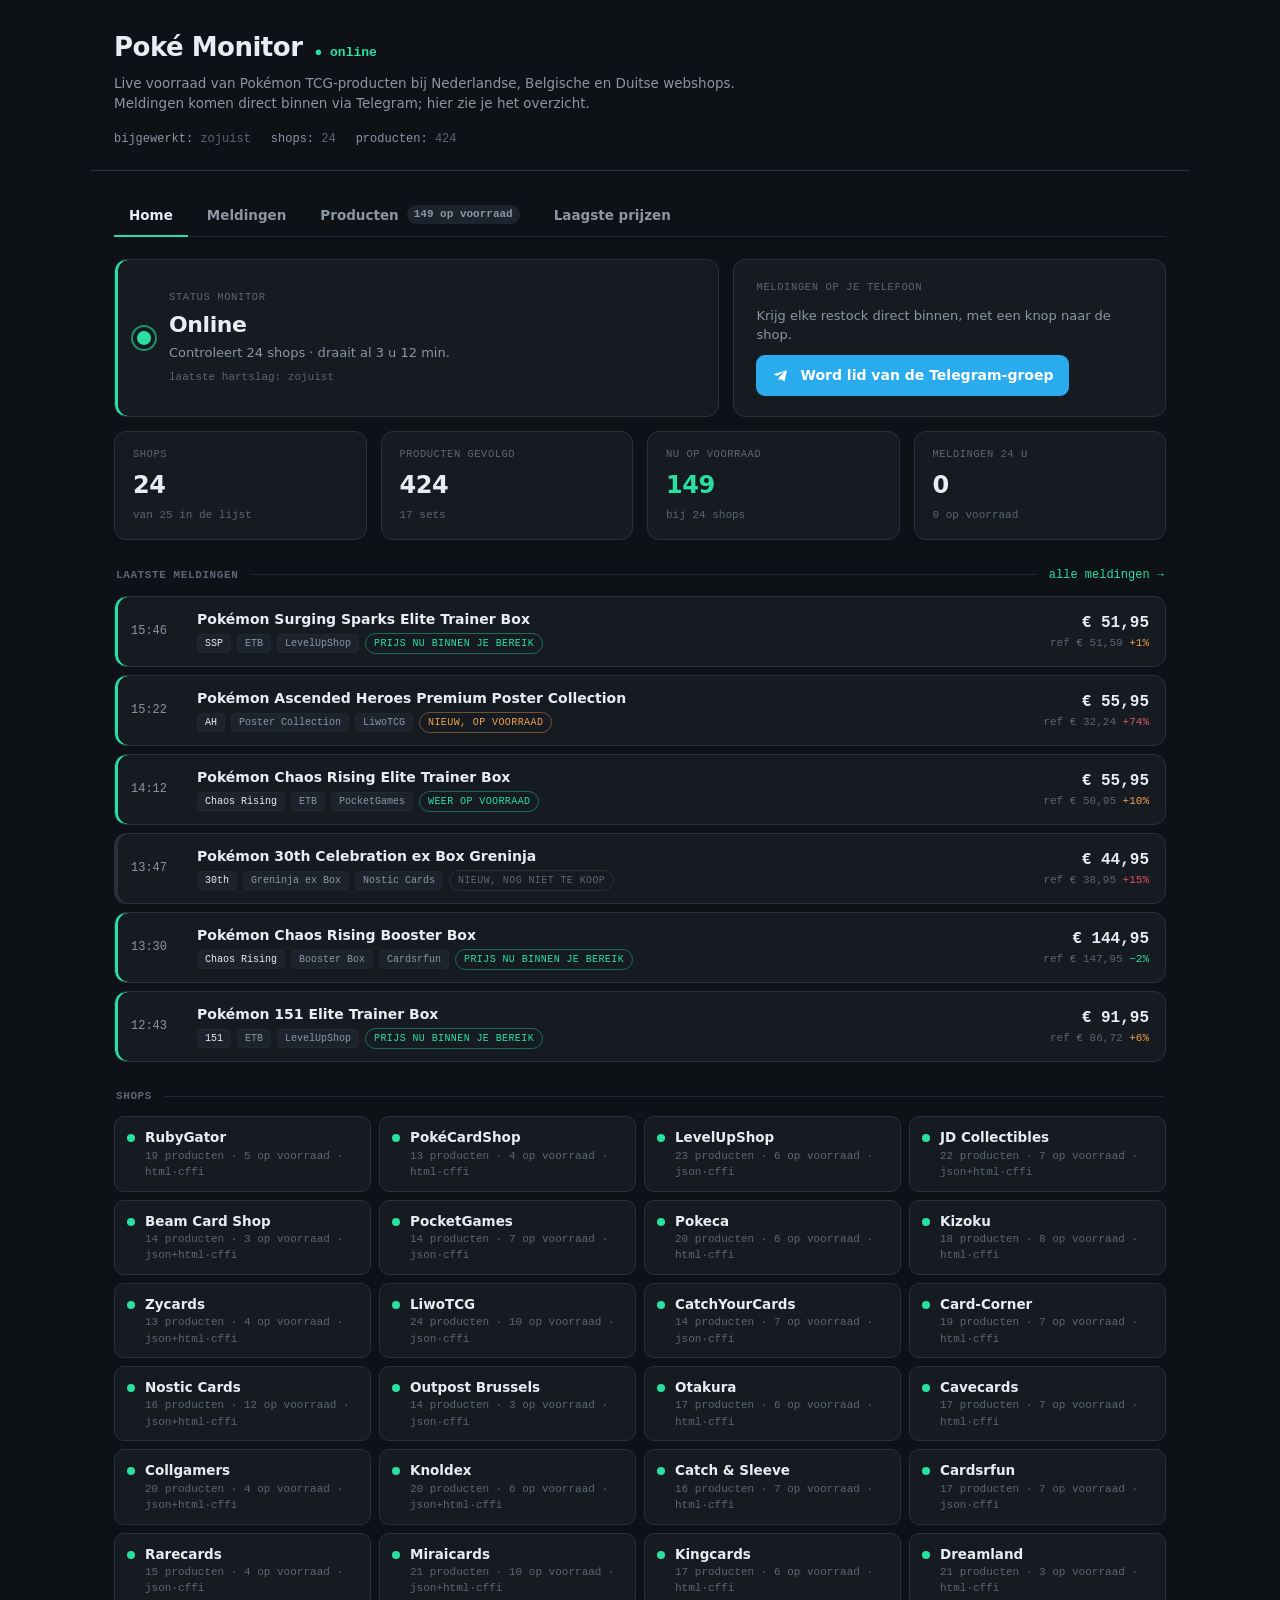
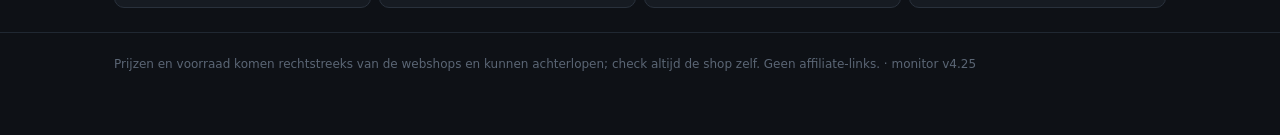
==== index.html @ bd8e5dc1 "Add files via upload" ====
<!DOCTYPE html>
<html lang="nl">
<head>
<meta charset="UTF-8">
<meta name="viewport" content="width=device-width, initial-scale=1.0">
<title>Poké Monitor</title>
<meta name="description" content="Live voorraad van Pokémon TCG-producten bij NL/BE/DE-webshops.">
<link rel="icon" href="data:image/svg+xml,%3Csvg xmlns='http://www.w3.org/2000/svg' viewBox='0 0 32 32'%3E%3Ccircle cx='16' cy='16' r='14' fill='%23161b22' stroke='%2329e0a0' stroke-width='3'/%3E%3Cpath d='M2 16h28' stroke='%2329e0a0' stroke-width='3'/%3E%3Ccircle cx='16' cy='16' r='4.5' fill='%230e1116' stroke='%2329e0a0' stroke-width='3'/%3E%3C/svg%3E">
<link rel="stylesheet" href="assets/style.css">
</head>
<body>
  <header>
    <div class="brand">
      <h1>Poké Monitor</h1>
      <span class="sub" id="brand-status">● laden…</span>
    </div>
    <p class="tagline">Live voorraad van Pokémon TCG-producten bij Nederlandse, Belgische en Duitse webshops.
      Meldingen komen direct binnen via Telegram; hier zie je het overzicht.</p>
    <div class="meta-row">
      <span><b>bijgewerkt:</b> <span id="meta-updated">—</span></span>
      <span><b>shops:</b> <span id="meta-shops">—</span></span>
      <span><b>producten:</b> <span id="meta-products">—</span></span>
    </div>
  </header>

  <main>
    <nav class="tabs" id="tabs">
      <a class="tab" href="#home" data-tab="home">Home</a>
      <a class="tab" href="#meldingen" data-tab="meldingen">Meldingen <span class="cnt" id="cnt-alerts"></span></a>
      <a class="tab" href="#producten" data-tab="producten">Producten <span class="cnt" id="cnt-products"></span></a>
      <a class="tab" href="#historie" data-tab="historie">Laagste prijzen</a>
    </nav>

    <section id="view-home" class="view" hidden></section>
    <section id="view-meldingen" class="view" hidden></section>
    <section id="view-producten" class="view" hidden></section>
    <section id="view-historie" class="view" hidden></section>
  </main>

  <footer>
    <p>Prijzen en voorraad komen rechtstreeks van de webshops en kunnen achterlopen; check altijd de shop zelf.
      Geen affiliate-links. <span id="foot-version"></span></p>
  </footer>

  <script src="assets/config.js"></script>
  <script src="assets/app.js"></script>
</body>
</html>
---- assets/style.css ----
/* Poké Monitor — zelfde huisstijl als John's Ballie Bets */
:root {
  --bg:#0e1116; --panel:#161b22; --panel-2:#1c232d; --line:#29313c; --line-soft:#202832;
  --ink:#e6edf3; --ink-dim:#8b96a5; --ink-faint:#5b6675;
  --signal:#29e0a0; --warn:#f0a24b; --neg:#e0556b; --tg:#2aabee;
  --mono:'SF Mono','JetBrains Mono','Fira Code',ui-monospace,Menlo,monospace;
  --sans:'Inter',-apple-system,BlinkMacSystemFont,'Segoe UI',system-ui,sans-serif;
}
* { box-sizing:border-box; margin:0; padding:0; }
[hidden] { display:none !important; }
body { background:var(--bg); color:var(--ink); font-family:var(--sans); -webkit-font-smoothing:antialiased;
       line-height:1.5; padding-bottom:40px; }
a { color:inherit; }

header { border-bottom:1px solid var(--line); padding:28px 24px 22px; max-width:1100px; margin:0 auto; }
.brand { display:flex; align-items:baseline; gap:12px; flex-wrap:wrap; }
.brand h1 { font-size:26px; font-weight:800; letter-spacing:-0.5px; }
.brand .sub { font-family:var(--mono); font-size:13px; font-weight:600; color:var(--ink-faint); }
.brand .sub.on { color:var(--signal); } .brand .sub.paused { color:var(--warn); } .brand .sub.off { color:var(--neg); }
.tagline { color:var(--ink-dim); font-size:13.5px; margin-top:6px; max-width:640px; }
.meta-row { display:flex; gap:20px; margin-top:16px; flex-wrap:wrap; font-family:var(--mono); font-size:12px; color:var(--ink-faint); }
.meta-row b { color:var(--ink-dim); font-weight:500; }

main { max-width:1100px; margin:0 auto; padding:24px; }
footer { border-top:1px solid var(--line-soft); padding:22px 24px; }
footer p { max-width:1052px; margin:0 auto; font-size:12px; color:var(--ink-faint); }

/* tabbladen */
nav.tabs { display:flex; gap:4px; flex-wrap:wrap; border-bottom:1px solid var(--line-soft); margin-bottom:22px; }
.tab { color:var(--ink-dim); text-decoration:none; font-size:13.5px; font-weight:600; padding:10px 15px;
       border-bottom:2px solid transparent; display:flex; align-items:center; gap:8px; margin-bottom:-1px; }
.tab:hover { color:var(--ink); }
.tab.active { color:var(--ink); border-bottom-color:var(--signal); }
.tab .cnt { font-family:var(--mono); font-size:11px; background:var(--panel-2); color:var(--ink-dim); padding:1px 7px; border-radius:10px; }
.tab .cnt:empty { display:none; }
.tab.active .cnt { background:var(--signal); color:#06231a; }

/* kaarten en tegels */
.panel { background:var(--panel); border:1px solid var(--line); border-radius:12px; }
.grid2 { display:grid; grid-template-columns:1.4fr 1fr; gap:14px; margin-bottom:14px; }
@media (max-width:760px) { .grid2 { grid-template-columns:1fr; } }

.status-card { padding:20px 22px; display:flex; gap:18px; align-items:center; box-shadow:inset 3px 0 0 var(--line); }
.status-card.on { box-shadow:inset 3px 0 0 var(--signal); }
.status-card.paused { box-shadow:inset 3px 0 0 var(--warn); }
.status-card.off { box-shadow:inset 3px 0 0 var(--neg); }
.pulse { width:14px; height:14px; border-radius:50%; background:var(--ink-faint); flex:none; position:relative; }
.on .pulse { background:var(--signal); }
.on .pulse::after { content:""; position:absolute; inset:-6px; border-radius:50%; border:2px solid var(--signal);
                    opacity:.6; animation:ping 2s ease-out infinite; }
.paused .pulse { background:var(--warn); } .off .pulse { background:var(--neg); }
@keyframes ping { from { transform:scale(.6); opacity:.7; } to { transform:scale(1.5); opacity:0; } }
@media (prefers-reduced-motion:reduce) { .on .pulse::after { animation:none; } }
.status-card .kicker { font-family:var(--mono); font-size:10.5px; letter-spacing:.6px; text-transform:uppercase; color:var(--ink-faint); }
.status-card h2 { font-size:22px; font-weight:800; letter-spacing:-.4px; margin-top:2px; }
.status-card p { color:var(--ink-dim); font-size:13px; margin-top:2px; }

.tg-card { padding:20px 22px; display:flex; flex-direction:column; justify-content:center; gap:10px; }
.tg-card .kicker { font-family:var(--mono); font-size:10.5px; letter-spacing:.6px; text-transform:uppercase; color:var(--ink-faint); }
.tg-card p { color:var(--ink-dim); font-size:13px; }
.btn-tg { display:inline-flex; align-items:center; gap:10px; align-self:flex-start; background:var(--tg); color:#fff;
          text-decoration:none; font-weight:700; font-size:14px; padding:10px 16px; border-radius:9px; }
.btn-tg:hover { filter:brightness(1.08); }
.btn-tg svg { width:18px; height:18px; }

.summary-bar { display:flex; gap:14px; margin-bottom:24px; flex-wrap:wrap; }
.stat { background:var(--panel); border:1px solid var(--line); border-radius:12px; padding:15px 18px; flex:1; min-width:150px; }
.stat .label { font-family:var(--mono); font-size:10.5px; letter-spacing:.5px; text-transform:uppercase; color:var(--ink-faint); }
.stat .value { font-size:24px; font-weight:800; margin-top:5px; font-variant-numeric:tabular-nums; letter-spacing:-.5px; }
.stat .value.mint { color:var(--signal); }
.stat .sub { font-family:var(--mono); font-size:11px; color:var(--ink-faint); margin-top:4px; }

.section-head { display:flex; align-items:center; gap:12px; margin:26px 2px 12px; }
.section-head h3 { font-family:var(--mono); font-size:11px; letter-spacing:.6px; text-transform:uppercase; color:var(--ink-faint); font-weight:600; white-space:nowrap; }
.section-head .rule { flex:1; height:1px; background:var(--line-soft); }
.section-head a { font-family:var(--mono); font-size:12px; color:var(--signal); text-decoration:none; white-space:nowrap; }

/* shops op de homepage */
.shops { display:grid; grid-template-columns:repeat(auto-fill,minmax(210px,1fr)); gap:8px; }
.shop { background:var(--panel); border:1px solid var(--line); border-radius:10px; padding:10px 12px; display:flex; gap:10px; align-items:flex-start; }
.shop .dot { width:8px; height:8px; border-radius:50%; margin-top:7px; background:var(--signal); flex:none; }
.shop.warn .dot { background:var(--warn); } .shop.off .dot { background:var(--ink-faint); }
.shop .nm { font-weight:600; font-size:13.5px; }
.shop .st { font-family:var(--mono); font-size:11px; color:var(--ink-faint); }

/* meldingen */
.day-sep { display:flex; align-items:center; gap:12px; margin:22px 2px 10px; }
.day-sep:first-child { margin-top:4px; }
.day-sep .dag { font-family:var(--mono); font-size:10.5px; letter-spacing:.6px; text-transform:uppercase; color:var(--ink-faint); white-space:nowrap; }
.day-sep .rule { flex:1; height:1px; background:var(--line-soft); }
.day-sep .n { font-family:var(--mono); font-size:11px; color:var(--ink-dim); }
.alert { background:var(--panel); border:1px solid var(--line); border-radius:12px; margin-bottom:8px; padding:12px 16px;
         display:grid; grid-template-columns:52px 1fr auto; gap:4px 14px; align-items:center; box-shadow:inset 3px 0 0 var(--line); }
.alert.stock { box-shadow:inset 3px 0 0 var(--signal); }
.alert .time { font-family:var(--mono); font-size:12px; color:var(--ink-dim); }
.alert .what { min-width:0; }
.alert .what .t { font-weight:650; font-size:14px; overflow:hidden; text-overflow:ellipsis; }
.alert .what .t a { text-decoration:none; } .alert .what .t a:hover { color:var(--signal); }
.alert .what .m { display:flex; gap:6px; flex-wrap:wrap; margin-top:3px; align-items:center; }
.alert .price { text-align:right; font-family:var(--mono); }
.alert .price .amt { font-size:16px; font-weight:700; }
.alert .price .ref { font-size:11px; color:var(--ink-faint); display:block; }
@media (max-width:560px) { .alert { grid-template-columns:1fr auto; } .alert .time { grid-column:1 / -1; } }

/* badges */
.badge { font-family:var(--mono); font-size:10px; color:var(--ink-dim); background:var(--panel-2); border:1px solid var(--line-soft);
         padding:1px 7px; border-radius:4px; white-space:nowrap; }
.badge.set { color:var(--ink); }
.pill { font-family:var(--mono); font-size:10px; letter-spacing:.4px; text-transform:uppercase; padding:2px 8px; border-radius:20px; border:1px solid; white-space:nowrap; }
.pill.in { color:var(--signal); border-color:rgba(41,224,160,.4); }
.pill.out { color:var(--ink-faint); border-color:var(--line); }
.pill.unk { color:var(--warn); border-color:rgba(240,162,75,.4); }
.pill.new { color:var(--warn); border-color:rgba(240,162,75,.4); }
.pill.low { color:#06231a; background:var(--signal); border-color:var(--signal); }
.diff { font-family:var(--mono); font-size:11px; }
.diff.good { color:var(--signal); } .diff.bad { color:var(--neg); } .diff.mid { color:var(--warn); }

/* filters */
.filters { background:var(--panel); border:1px solid var(--line); border-radius:12px; padding:14px 16px; margin-bottom:16px;
           display:grid; grid-template-columns:repeat(auto-fit,minmax(170px,1fr)); gap:12px 14px; }
.filters label { display:block; font-family:var(--mono); font-size:10px; letter-spacing:.5px; text-transform:uppercase; color:var(--ink-faint); margin-bottom:5px; }
.filters .wide { grid-column:1 / -1; }
input[type=search], input[type=number], select { width:100%; background:var(--panel-2); color:var(--ink); border:1px solid var(--line);
   border-radius:7px; padding:7px 10px; font-family:var(--sans); font-size:13px; outline:none; }
input:focus, select:focus { border-color:var(--signal); }
.pricebox { display:flex; gap:6px; align-items:center; } .pricebox span { color:var(--ink-faint); }
.chips { display:flex; flex-wrap:wrap; gap:6px; }
.chip { background:var(--panel-2); border:1px solid var(--line); color:var(--ink-dim); border-radius:20px; padding:3px 11px;
        font-size:12px; font-weight:600; cursor:pointer; font-family:var(--sans); user-select:none; }
.chip:hover { color:var(--ink); }
.chip.on { background:rgba(41,224,160,.12); border-color:rgba(41,224,160,.5); color:var(--signal); }
.chip.mini { font-family:var(--mono); font-size:10.5px; padding:2px 9px; }
.seg { display:inline-flex; border:1px solid var(--line); border-radius:8px; overflow:hidden; }
.seg button { background:var(--panel-2); color:var(--ink-dim); border:none; padding:6px 12px; font-size:12.5px; font-weight:600;
              cursor:pointer; font-family:var(--sans); white-space:nowrap; }
.seg button + button { border-left:1px solid var(--line); }
.seg button.on { background:var(--signal); color:#06231a; }
.toolbar { display:flex; justify-content:space-between; align-items:center; gap:10px; flex-wrap:wrap; margin-bottom:12px; }
.toolbar .count { font-family:var(--mono); font-size:12px; color:var(--ink-dim); }
.toolbar .right { display:flex; gap:10px; align-items:center; flex-wrap:wrap; }
.toolbar select { width:auto; }
.linkbtn { background:none; border:none; color:var(--signal); font-family:var(--mono); font-size:11.5px; cursor:pointer; padding:0; }

/* tabellen */
.table { width:100%; border-collapse:collapse; background:var(--panel); border:1px solid var(--line); border-radius:12px; overflow:hidden; }
.table th { text-align:left; font-family:var(--mono); font-size:10px; letter-spacing:.5px; text-transform:uppercase; color:var(--ink-faint);
            font-weight:600; padding:10px 14px; border-bottom:1px solid var(--line); background:var(--panel-2); white-space:nowrap; }
.table td { padding:10px 14px; border-bottom:1px solid var(--line-soft); font-size:13.5px; vertical-align:middle; }
.table tr:last-child td { border-bottom:none; }
.table tr.dim td { color:var(--ink-dim); }
.table td.num { font-family:var(--mono); text-align:right; white-space:nowrap; font-variant-numeric:tabular-nums; }
.table th.num { text-align:right; }
.table .ttl { font-weight:600; } .table .ttl a { text-decoration:none; } .table .ttl a:hover { color:var(--signal); }
.table .sub2 { font-size:11.5px; color:var(--ink-faint); margin-top:2px; overflow:hidden; text-overflow:ellipsis; max-width:420px; white-space:nowrap; }
.go { font-family:var(--mono); font-size:12px; color:var(--signal); text-decoration:none; white-space:nowrap; }
@media (max-width:700px) {
  .table thead { display:none; }
  .table, .table tbody, .table tr, .table td { display:block; width:100%; }
  .table tr { border-bottom:1px solid var(--line); padding:8px 0; }
  .table td { border:none; padding:3px 14px; text-align:left !important; }
  .table td[data-l]::before { content:attr(data-l) ": "; font-family:var(--mono); font-size:10px; text-transform:uppercase; color:var(--ink-faint); }
  .table .sub2 { max-width:none; white-space:normal; }
}

/* vergelijken */
.cmp { background:var(--panel); border:1px solid var(--line); border-radius:12px; margin-bottom:10px; overflow:hidden; }
.cmp-head { display:flex; justify-content:space-between; gap:12px; padding:13px 16px 10px; align-items:flex-start; flex-wrap:wrap; }
.cmp-head .nm { font-weight:700; font-size:15px; letter-spacing:-.2px; }
.cmp-head .m { display:flex; gap:6px; margin-top:4px; flex-wrap:wrap; }
.cmp-head .best { text-align:right; font-family:var(--mono); font-size:11px; color:var(--ink-faint); }
.cmp-head .best b { display:block; font-size:18px; color:var(--signal); }
.cmp-head .best b.none { color:var(--ink-faint); font-size:13px; }
.cmp-row { display:grid; grid-template-columns:minmax(120px,190px) 1fr 90px 104px; gap:12px; align-items:center; padding:7px 16px;
           border-top:1px solid var(--line-soft); font-size:13px; }
.cmp-row.out { color:var(--ink-faint); }
.cmp-row.cheapest { background:rgba(41,224,160,.06); }
.cmp-row .shopn { font-weight:600; }
.cmp-row .bar { height:6px; background:var(--panel-2); border-radius:3px; overflow:hidden; }
.cmp-row .bar i { display:block; height:100%; background:var(--line); border-radius:3px; }
.cmp-row.in .bar i { background:rgba(41,224,160,.55); }
.cmp-row.cheapest .bar i { background:var(--signal); }
.cmp-row .p { font-family:var(--mono); text-align:right; font-weight:700; }
.cmp-row > span:last-child { text-align:right; }
@media (max-width:560px) { .cmp-row { grid-template-columns:1fr 76px 96px; } .cmp-row .bar { display:none; } }

.empty { text-align:center; padding:60px 20px; color:var(--ink-dim); }
.empty h2 { font-size:17px; margin-bottom:8px; color:var(--ink); font-weight:700; }
.empty p { font-size:13.5px; max-width:440px; margin:0 auto; }
.more { display:block; margin:14px auto 0; background:var(--panel-2); border:1px solid var(--line); color:var(--ink); border-radius:8px;
        padding:8px 16px; font-weight:600; cursor:pointer; font-family:var(--sans); font-size:13px; }
.more:hover { border-color:var(--signal); color:var(--signal); }
.note { font-size:12.5px; color:var(--ink-dim); margin:-4px 2px 14px; }

/* ---------- telefoon: compacter, filters inklapbaar ---------- */
.filter-toggle { display:none; }
@media (max-width:640px) {
  header { padding:18px 16px 14px; }
  .brand h1 { font-size:22px; }
  .tagline { font-size:12.5px; }
  .meta-row { gap:6px 14px; margin-top:10px; }
  main { padding:16px; }
  nav.tabs { flex-wrap:nowrap; overflow-x:auto; scrollbar-width:none; -webkit-overflow-scrolling:touch; margin-bottom:16px; }
  nav.tabs::-webkit-scrollbar { display:none; }
  .tab { padding:9px 11px; white-space:nowrap; }
  .filter-toggle { display:flex; justify-content:space-between; align-items:center; width:100%; margin-bottom:10px;
    background:var(--panel); border:1px solid var(--line); color:var(--ink); border-radius:10px; padding:10px 14px;
    font-family:var(--sans); font-size:13.5px; font-weight:600; cursor:pointer; }
  .filter-toggle .n { font-family:var(--mono); font-size:11px; color:var(--signal); }
  .filters.collapsible:not(.open) { display:none; }
  .summary-bar { gap:10px; } .stat { min-width:calc(50% - 5px); padding:12px 14px; } .stat .value { font-size:21px; }
  .status-card { padding:16px; } .tg-card { padding:16px; } .btn-tg { align-self:stretch; justify-content:center; }
}
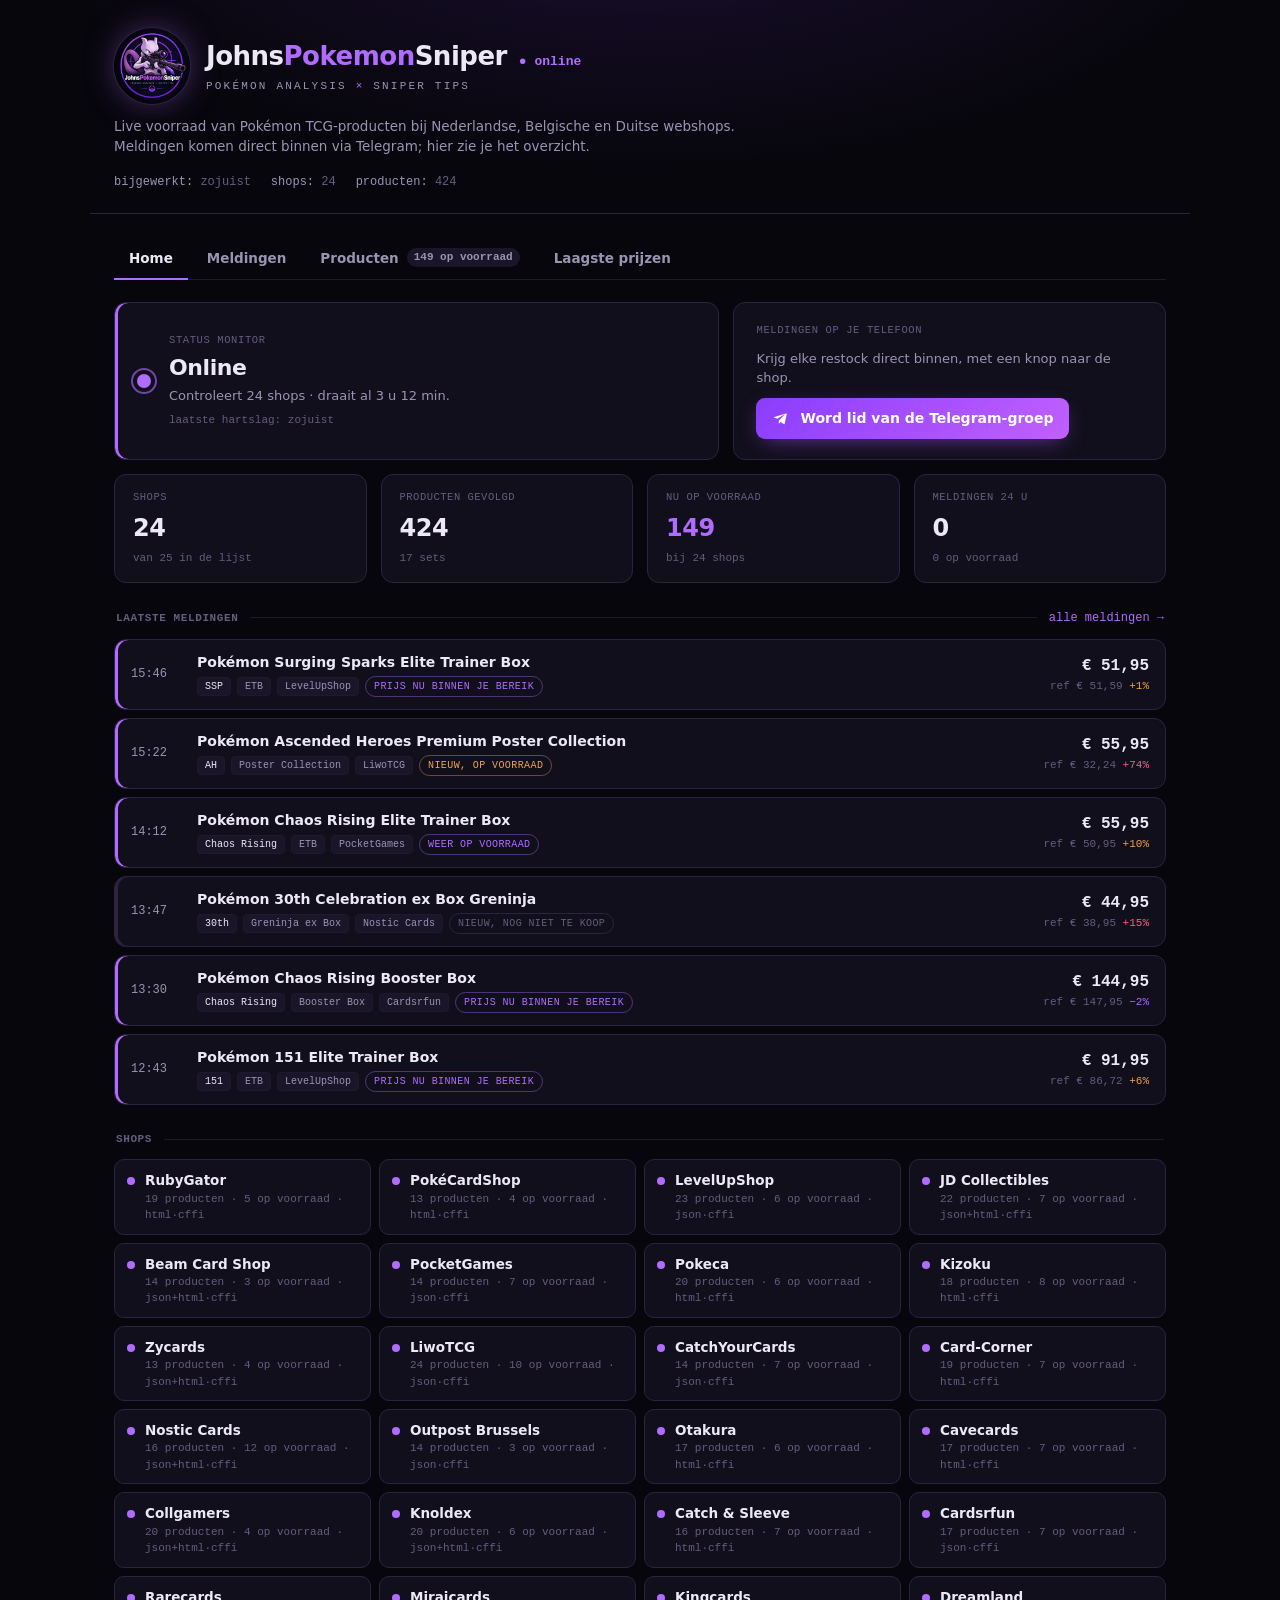
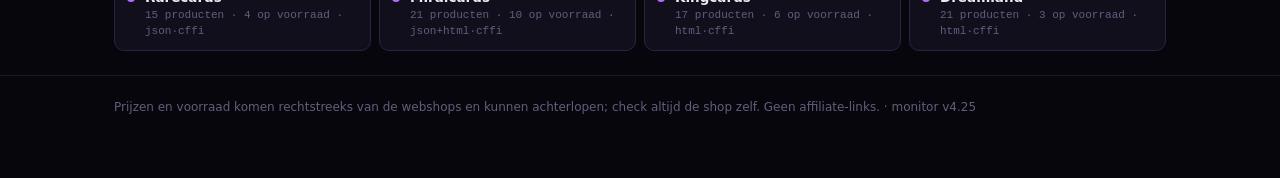
==== commit 1230991d: "Add files via upload" ====
--- a/index.html
+++ b/index.html
@@ -3,18 +3,27 @@
 <head>
 <meta charset="UTF-8">
 <meta name="viewport" content="width=device-width, initial-scale=1.0">
-<title>Poké Monitor</title>
+<title>JohnsPokemonSniper</title>
 <meta name="description" content="Live voorraad van Pokémon TCG-producten bij NL/BE/DE-webshops.">
-<link rel="icon" href="data:image/svg+xml,%3Csvg xmlns='http://www.w3.org/2000/svg' viewBox='0 0 32 32'%3E%3Ccircle cx='16' cy='16' r='14' fill='%23161b22' stroke='%2329e0a0' stroke-width='3'/%3E%3Cpath d='M2 16h28' stroke='%2329e0a0' stroke-width='3'/%3E%3Ccircle cx='16' cy='16' r='4.5' fill='%230e1116' stroke='%2329e0a0' stroke-width='3'/%3E%3C/svg%3E">
+<link rel="icon" type="image/png" href="assets/favicon.png">
+<link rel="apple-touch-icon" href="assets/apple-touch-icon.png">
+<meta name="theme-color" content="#07060c">
+<meta property="og:title" content="JohnsPokemonSniper">
+<meta property="og:description" content="Live voorraad van Pokémon TCG-producten bij NL/BE/DE-webshops.">
+<meta property="og:image" content="assets/logo.png">
 <link rel="stylesheet" href="assets/style.css">
 </head>
 <body>
   <header>
     <div class="brand">
-      <h1>Poké Monitor</h1>
-      <span class="sub" id="brand-status">● laden…</span>
+      <img class="logo" src="assets/logo.png" alt="JohnsPokemonSniper logo" width="76" height="76">
+      <div class="names">
+        <div class="row"><h1>Johns<span class="p">Pokemon</span>Sniper</h1>
+          <span class="sub" id="brand-status">● laden…</span></div>
+        <span class="motto">Pokémon analysis <i>×</i> sniper tips</span>
+      </div>
     </div>
-    <p class="tagline">Live voorraad van Pokémon TCG-producten bij Nederlandse, Belgische en Duitse webshops.
+    <p class="tagline" style="margin-top:12px">Live voorraad van Pokémon TCG-producten bij Nederlandse, Belgische en Duitse webshops.
       Meldingen komen direct binnen via Telegram; hier zie je het overzicht.</p>
     <div class="meta-row">
       <span><b>bijgewerkt:</b> <span id="meta-updated">—</span></span>
--- a/assets/style.css
+++ b/assets/style.css
@@ -1,19 +1,27 @@
 /* Poké Monitor — zelfde huisstijl als John's Ballie Bets */
 :root {
-  --bg:#0e1116; --panel:#161b22; --panel-2:#1c232d; --line:#29313c; --line-soft:#202832;
-  --ink:#e6edf3; --ink-dim:#8b96a5; --ink-faint:#5b6675;
-  --signal:#29e0a0; --warn:#f0a24b; --neg:#e0556b; --tg:#2aabee;
+  /* zwart/paars, afgestemd op het JohnsPokemonSniper-logo */
+  --bg:#07060c; --panel:#120f1c; --panel-2:#1a1528; --line:#2b2340; --line-soft:#1f1930;
+  --ink:#ece8f6; --ink-dim:#9c93b3; --ink-faint:#655c7e;
+  --signal:#b06bff; --signal-2:#d38cff; --on-signal:#ffffff;
+  --warn:#f0a24b; --neg:#ff5c8a;
   --mono:'SF Mono','JetBrains Mono','Fira Code',ui-monospace,Menlo,monospace;
   --sans:'Inter',-apple-system,BlinkMacSystemFont,'Segoe UI',system-ui,sans-serif;
 }
 * { box-sizing:border-box; margin:0; padding:0; }
 [hidden] { display:none !important; }
-body { background:var(--bg); color:var(--ink); font-family:var(--sans); -webkit-font-smoothing:antialiased;
+body { background:var(--bg) radial-gradient(ellipse 900px 420px at 50% -120px, rgba(140,70,255,.16), transparent 70%) no-repeat;
+       color:var(--ink); font-family:var(--sans); -webkit-font-smoothing:antialiased;
        line-height:1.5; padding-bottom:40px; }
 a { color:inherit; }
 
 header { border-bottom:1px solid var(--line); padding:28px 24px 22px; max-width:1100px; margin:0 auto; }
-.brand { display:flex; align-items:baseline; gap:12px; flex-wrap:wrap; }
+.brand { display:flex; align-items:center; gap:16px; flex-wrap:wrap; }
+.brand .logo { width:76px; height:76px; border-radius:50%; flex:none; display:block;
+               box-shadow:0 0 0 1px var(--line), 0 0 34px -6px rgba(176,107,255,.55); }
+.brand .names { display:flex; flex-direction:column; gap:2px; }
+.brand .row { display:flex; align-items:baseline; gap:12px; flex-wrap:wrap; }
+.brand h1 .p { color:var(--signal); }
 .brand h1 { font-size:26px; font-weight:800; letter-spacing:-0.5px; }
 .brand .sub { font-family:var(--mono); font-size:13px; font-weight:600; color:var(--ink-faint); }
 .brand .sub.on { color:var(--signal); } .brand .sub.paused { color:var(--warn); } .brand .sub.off { color:var(--neg); }
@@ -33,7 +41,7 @@
 .tab.active { color:var(--ink); border-bottom-color:var(--signal); }
 .tab .cnt { font-family:var(--mono); font-size:11px; background:var(--panel-2); color:var(--ink-dim); padding:1px 7px; border-radius:10px; }
 .tab .cnt:empty { display:none; }
-.tab.active .cnt { background:var(--signal); color:#06231a; }
+.tab.active .cnt { background:var(--signal); color:var(--on-signal); }
 
 /* kaarten en tegels */
 .panel { background:var(--panel); border:1px solid var(--line); border-radius:12px; }
@@ -58,7 +66,8 @@
 .tg-card { padding:20px 22px; display:flex; flex-direction:column; justify-content:center; gap:10px; }
 .tg-card .kicker { font-family:var(--mono); font-size:10.5px; letter-spacing:.6px; text-transform:uppercase; color:var(--ink-faint); }
 .tg-card p { color:var(--ink-dim); font-size:13px; }
-.btn-tg { display:inline-flex; align-items:center; gap:10px; align-self:flex-start; background:var(--tg); color:#fff;
+.btn-tg { display:inline-flex; align-items:center; gap:10px; align-self:flex-start; background:linear-gradient(135deg,#8a3dff,#c160ff); color:#fff;
+          box-shadow:0 6px 22px -8px rgba(160,80,255,.7);
           text-decoration:none; font-weight:700; font-size:14px; padding:10px 16px; border-radius:9px; }
 .btn-tg:hover { filter:brightness(1.08); }
 .btn-tg svg { width:18px; height:18px; }
@@ -107,11 +116,11 @@
          padding:1px 7px; border-radius:4px; white-space:nowrap; }
 .badge.set { color:var(--ink); }
 .pill { font-family:var(--mono); font-size:10px; letter-spacing:.4px; text-transform:uppercase; padding:2px 8px; border-radius:20px; border:1px solid; white-space:nowrap; }
-.pill.in { color:var(--signal); border-color:rgba(41,224,160,.4); }
+.pill.in { color:var(--signal); border-color:rgba(176,107,255,.4); }
 .pill.out { color:var(--ink-faint); border-color:var(--line); }
 .pill.unk { color:var(--warn); border-color:rgba(240,162,75,.4); }
 .pill.new { color:var(--warn); border-color:rgba(240,162,75,.4); }
-.pill.low { color:#06231a; background:var(--signal); border-color:var(--signal); }
+.pill.low { color:var(--on-signal); background:var(--signal); border-color:var(--signal); }
 .diff { font-family:var(--mono); font-size:11px; }
 .diff.good { color:var(--signal); } .diff.bad { color:var(--neg); } .diff.mid { color:var(--warn); }
 
@@ -128,13 +137,13 @@
 .chip { background:var(--panel-2); border:1px solid var(--line); color:var(--ink-dim); border-radius:20px; padding:3px 11px;
         font-size:12px; font-weight:600; cursor:pointer; font-family:var(--sans); user-select:none; }
 .chip:hover { color:var(--ink); }
-.chip.on { background:rgba(41,224,160,.12); border-color:rgba(41,224,160,.5); color:var(--signal); }
+.chip.on { background:rgba(176,107,255,.12); border-color:rgba(176,107,255,.5); color:var(--signal); }
 .chip.mini { font-family:var(--mono); font-size:10.5px; padding:2px 9px; }
 .seg { display:inline-flex; border:1px solid var(--line); border-radius:8px; overflow:hidden; }
 .seg button { background:var(--panel-2); color:var(--ink-dim); border:none; padding:6px 12px; font-size:12.5px; font-weight:600;
               cursor:pointer; font-family:var(--sans); white-space:nowrap; }
 .seg button + button { border-left:1px solid var(--line); }
-.seg button.on { background:var(--signal); color:#06231a; }
+.seg button.on { background:var(--signal); color:var(--on-signal); }
 .toolbar { display:flex; justify-content:space-between; align-items:center; gap:10px; flex-wrap:wrap; margin-bottom:12px; }
 .toolbar .count { font-family:var(--mono); font-size:12px; color:var(--ink-dim); }
 .toolbar .right { display:flex; gap:10px; align-items:center; flex-wrap:wrap; }
@@ -173,11 +182,11 @@
 .cmp-row { display:grid; grid-template-columns:minmax(120px,190px) 1fr 90px 104px; gap:12px; align-items:center; padding:7px 16px;
            border-top:1px solid var(--line-soft); font-size:13px; }
 .cmp-row.out { color:var(--ink-faint); }
-.cmp-row.cheapest { background:rgba(41,224,160,.06); }
+.cmp-row.cheapest { background:rgba(176,107,255,.06); }
 .cmp-row .shopn { font-weight:600; }
 .cmp-row .bar { height:6px; background:var(--panel-2); border-radius:3px; overflow:hidden; }
 .cmp-row .bar i { display:block; height:100%; background:var(--line); border-radius:3px; }
-.cmp-row.in .bar i { background:rgba(41,224,160,.55); }
+.cmp-row.in .bar i { background:rgba(176,107,255,.55); }
 .cmp-row.cheapest .bar i { background:var(--signal); }
 .cmp-row .p { font-family:var(--mono); text-align:right; font-weight:700; }
 .cmp-row > span:last-child { text-align:right; }
@@ -195,7 +204,9 @@
 .filter-toggle { display:none; }
 @media (max-width:640px) {
   header { padding:18px 16px 14px; }
-  .brand h1 { font-size:22px; }
+  .brand h1 { font-size:21px; }
+  .brand .logo { width:54px; height:54px; }
+  .brand { gap:12px; }
   .tagline { font-size:12.5px; }
   .meta-row { gap:6px 14px; margin-top:10px; }
   main { padding:16px; }
@@ -210,3 +221,12 @@
   .summary-bar { gap:10px; } .stat { min-width:calc(50% - 5px); padding:12px 14px; } .stat .value { font-size:21px; }
   .status-card { padding:16px; } .tg-card { padding:16px; } .btn-tg { align-self:stretch; justify-content:center; }
 }
+.brand .motto { font-family:var(--mono); font-size:11px; letter-spacing:2.2px; text-transform:uppercase; color:var(--ink-dim); }
+.brand .motto i { color:var(--signal); font-style:normal; }
+@media (max-width:640px) { .brand .motto { font-size:9.5px; letter-spacing:1.4px; } }
+@media (max-width:640px) {
+  .brand { flex-wrap:nowrap; align-items:center; }
+  .brand .names { min-width:0; flex:1; }
+  .brand .row { gap:2px 8px; }
+  .brand .sub { font-size:11.5px; }
+}
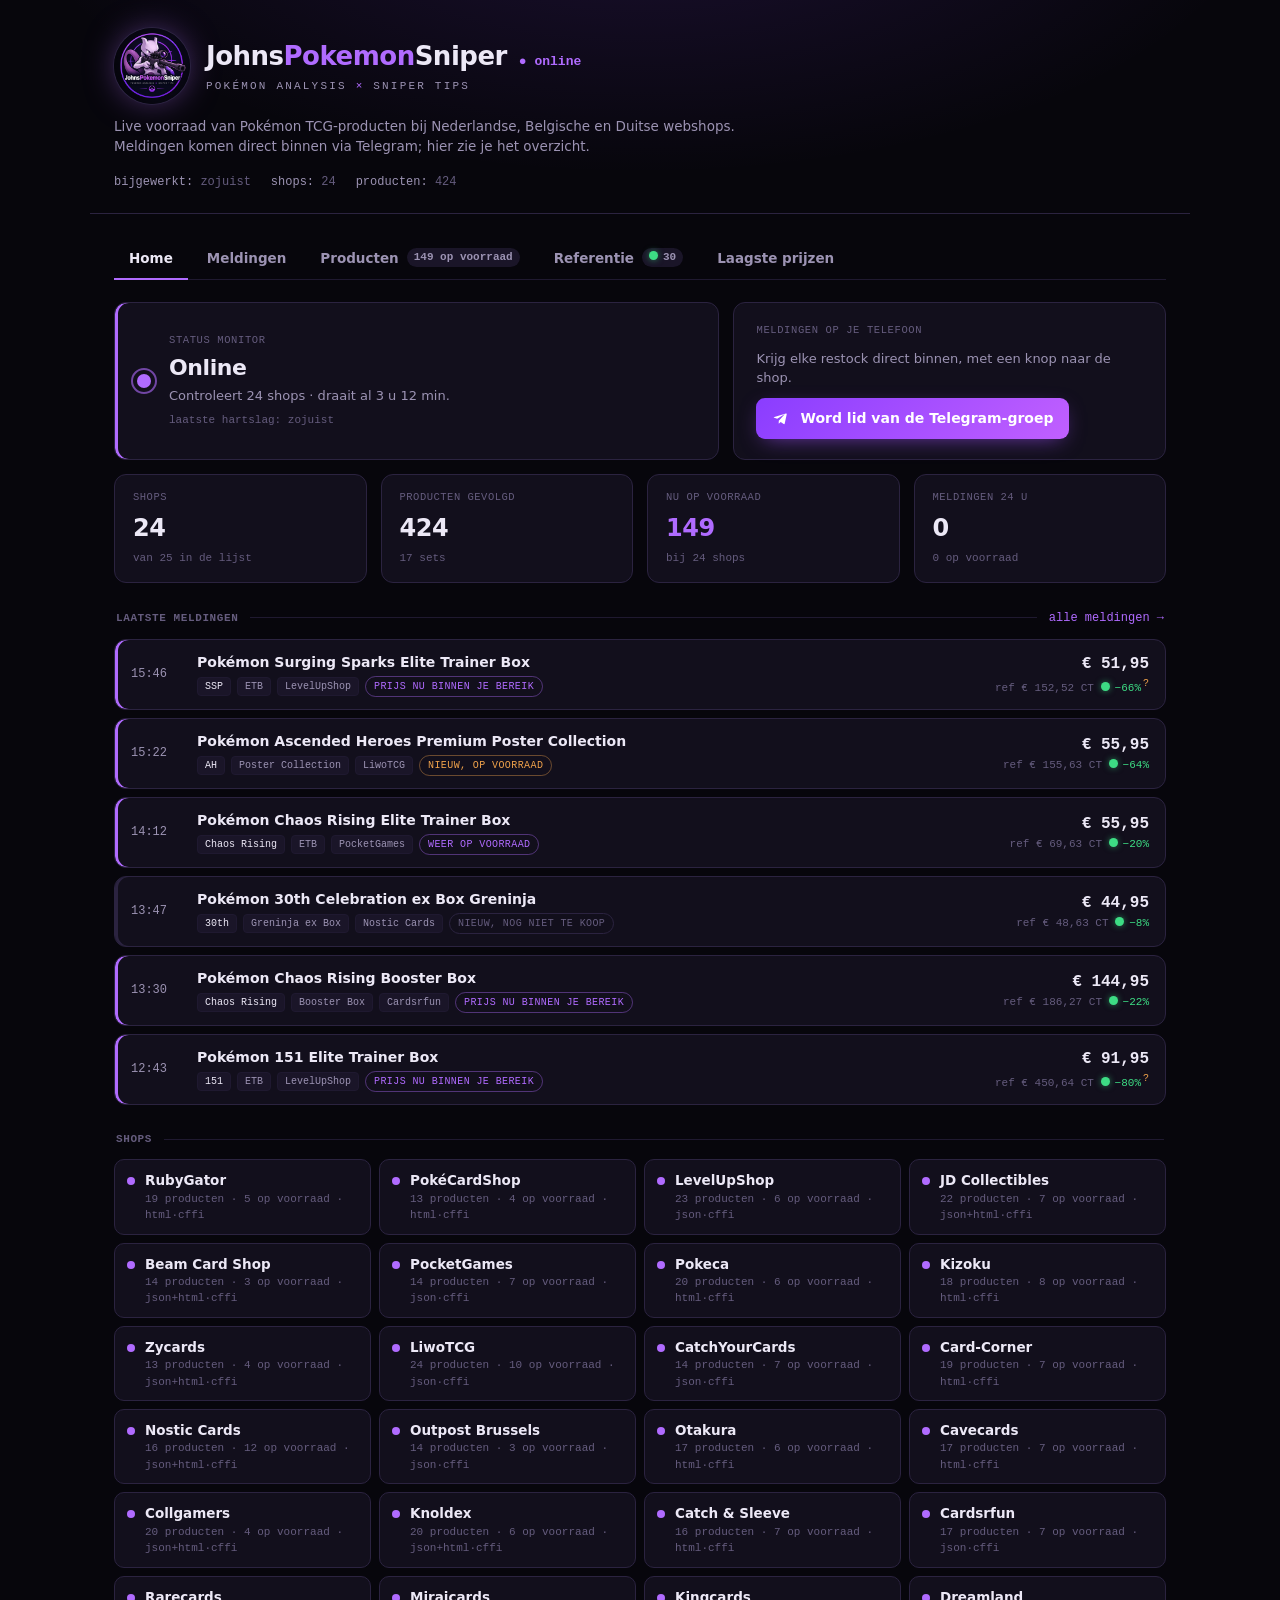
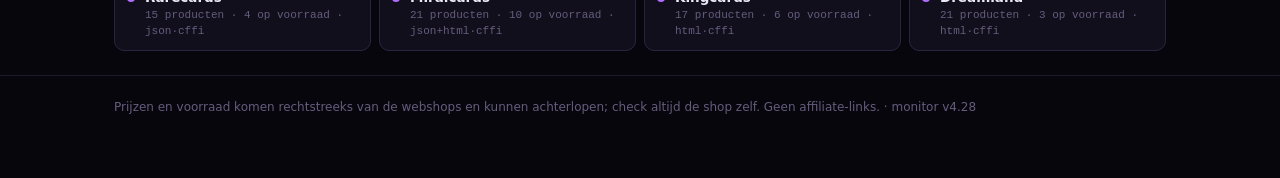
==== commit 12b9cda2: "Add files via upload" ====
--- a/index.html
+++ b/index.html
@@ -37,12 +37,14 @@
       <a class="tab" href="#home" data-tab="home">Home</a>
       <a class="tab" href="#meldingen" data-tab="meldingen">Meldingen <span class="cnt" id="cnt-alerts"></span></a>
       <a class="tab" href="#producten" data-tab="producten">Producten <span class="cnt" id="cnt-products"></span></a>
+      <a class="tab" href="#referentie" data-tab="referentie">Referentie <span class="cnt" id="cnt-refs"></span></a>
       <a class="tab" href="#historie" data-tab="historie">Laagste prijzen</a>
     </nav>
 
     <section id="view-home" class="view" hidden></section>
     <section id="view-meldingen" class="view" hidden></section>
     <section id="view-producten" class="view" hidden></section>
+    <section id="view-referentie" class="view" hidden></section>
     <section id="view-historie" class="view" hidden></section>
   </main>
 
--- a/assets/style.css
+++ b/assets/style.css
@@ -122,7 +122,18 @@
 .pill.new { color:var(--warn); border-color:rgba(240,162,75,.4); }
 .pill.low { color:var(--on-signal); background:var(--signal); border-color:var(--signal); }
 .diff { font-family:var(--mono); font-size:11px; }
-.diff.good { color:var(--signal); } .diff.bad { color:var(--neg); } .diff.mid { color:var(--warn); }
+.diff.good { color:#3ddc84; } .diff.bad { color:#ff5a5f; } .diff.mid { color:#f0a24b; }
+.diff { white-space:nowrap; }
+/* gekleurde bolletjes, zelfde betekenis als in Telegram/ntfy */
+.dotc { display:inline-block; width:9px; height:9px; border-radius:50%; margin-right:5px; vertical-align:0; background:var(--ink-faint); }
+.dotc.good { background:#3ddc84; box-shadow:0 0 6px rgba(61,220,132,.55); }
+.dotc.mid { background:#f0a24b; box-shadow:0 0 6px rgba(240,162,75,.5); }
+.dotc.bad { background:#ff5a5f; box-shadow:0 0 6px rgba(255,90,95,.5); }
+sup.unsure { font-family:var(--mono); font-size:10px; color:#f0a24b; margin-left:2px; cursor:help; }
+.legend { display:block; margin-top:6px; font-family:var(--mono); font-size:11px; }
+.legend .dotc { margin-left:10px; } .legend .dotc:first-child { margin-left:0; }
+.ct-state { font-family:var(--mono); font-size:11px; }
+.cmp-head .best b .diff { font-size:11px; margin-left:4px; }
 
 /* filters */
 .filters { background:var(--panel); border:1px solid var(--line); border-radius:12px; padding:14px 16px; margin-bottom:16px;
@@ -230,3 +241,6 @@
   .brand .row { gap:2px 8px; }
   .brand .sub { font-size:11.5px; }
 }
+
+@media (max-width:700px) { .table td[data-l=""]::before { content:none; } }
+.table .sub2.outl { color:#f0a24b; }
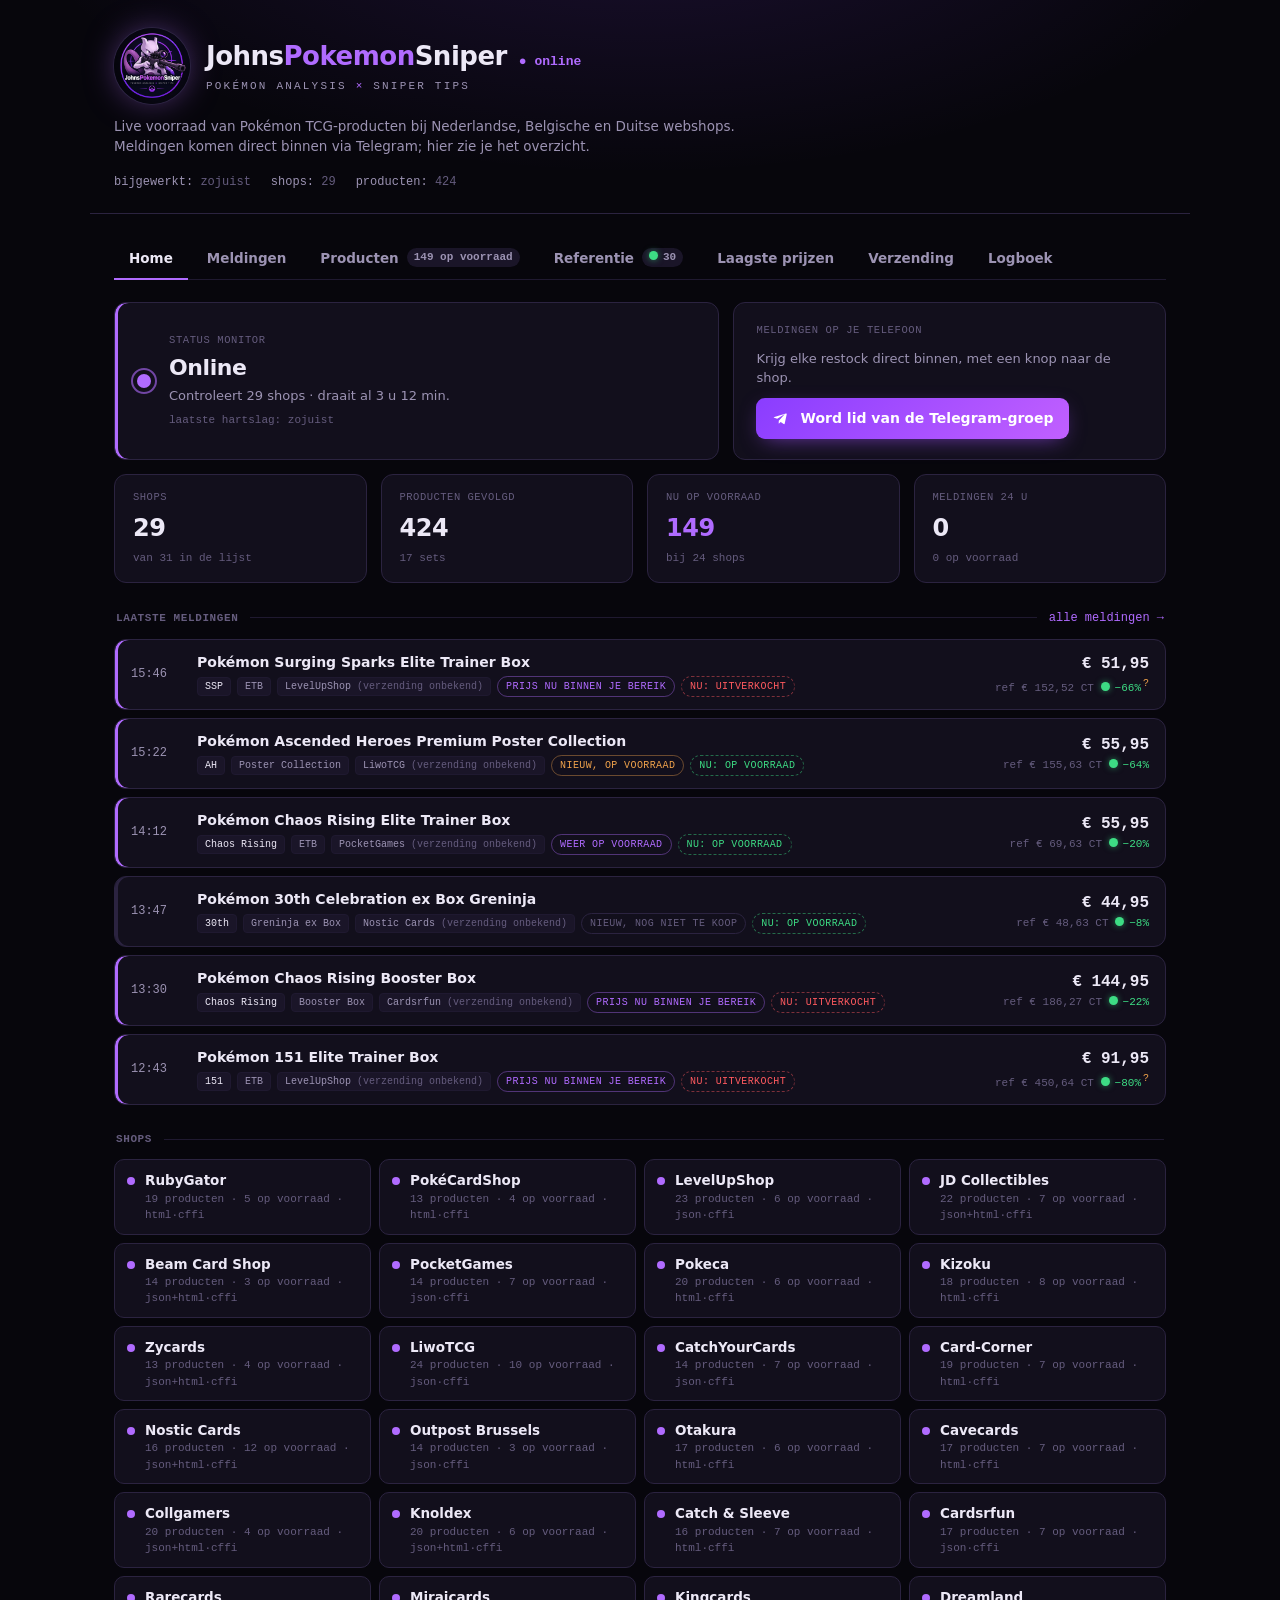
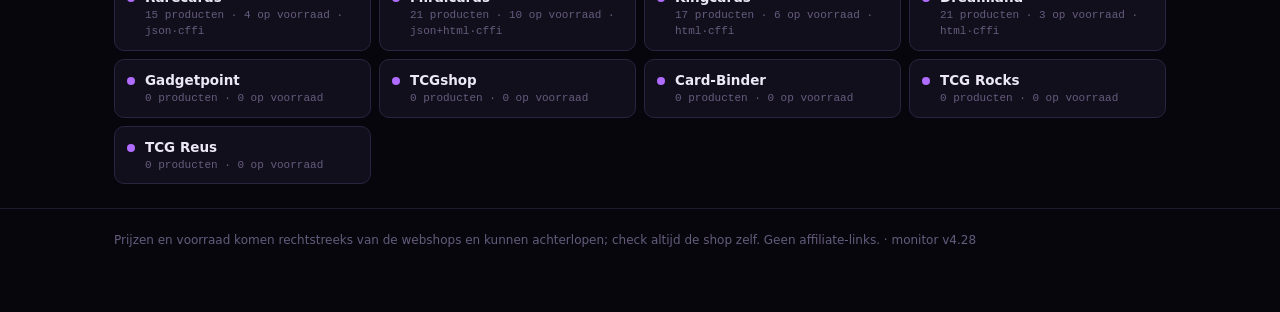
==== commit 755b8877: "Add files via upload" ====
--- a/index.html
+++ b/index.html
@@ -39,6 +39,8 @@
       <a class="tab" href="#producten" data-tab="producten">Producten <span class="cnt" id="cnt-products"></span></a>
       <a class="tab" href="#referentie" data-tab="referentie">Referentie <span class="cnt" id="cnt-refs"></span></a>
       <a class="tab" href="#historie" data-tab="historie">Laagste prijzen</a>
+      <a class="tab" href="#verzending" data-tab="verzending">Verzending</a>
+      <a class="tab" href="#logboek" data-tab="logboek">Logboek</a>
     </nav>
 
     <section id="view-home" class="view" hidden></section>
@@ -46,6 +48,8 @@
     <section id="view-producten" class="view" hidden></section>
     <section id="view-referentie" class="view" hidden></section>
     <section id="view-historie" class="view" hidden></section>
+    <section id="view-verzending" class="view" hidden></section>
+    <section id="view-logboek" class="view" hidden></section>
   </main>
 
   <footer>
--- a/assets/style.css
+++ b/assets/style.css
@@ -244,3 +244,25 @@
 
 @media (max-width:700px) { .table td[data-l=""]::before { content:none; } }
 .table .sub2.outl { color:#f0a24b; }
+
+/* ---- versie 4.35: verzending, voorraad nu, logboek ---- */
+.badge .ship { color:var(--ink-faint); }
+.pill.now { border-style:dashed; }
+.pill.now.in { color:#3ddc84; border-color:rgba(61,220,132,.45); }
+.pill.now.out { color:#ff5a5f; border-color:rgba(255,90,95,.45); }
+.pill.now.unk { color:var(--ink-faint); border-color:var(--line); }
+.loglist { font-family:var(--mono); font-size:12px; }
+.logrow { display:grid; grid-template-columns:72px 58px 158px 1fr; gap:10px; padding:5px 10px; border-bottom:1px solid var(--line-soft); align-items:baseline; }
+.logrow .lt { color:var(--ink-faint); } .logrow .lsrc { color:var(--ink-dim); text-transform:uppercase; font-size:10px; letter-spacing:.4px; }
+.logrow .lkind { color:var(--ink-dim); white-space:nowrap; } .logrow .lm { color:var(--ink); word-break:break-word; }
+.logrow .lm a { color:var(--signal); text-decoration:none; }
+.logrow.melding { background:rgba(176,107,255,.07); } .logrow.melding .lm { font-weight:600; }
+.logrow.fout .lm { color:#ff8a8d; } .logrow.info .lm, .logrow.dubbel .lm { color:var(--ink-dim); }
+.lk { display:inline-block; width:8px; height:8px; border-radius:50%; margin-right:6px; background:var(--ink-faint); }
+.lk.melding { background:var(--signal); } .lk.nieuw { background:#f0a24b; } .lk.uitverkocht { background:#ff5a5f; }
+.lk.fout { background:#ff2d55; box-shadow:0 0 6px rgba(255,45,85,.6); } .lk.hersteld { background:#3ddc84; }
+.lk.dubbel { background:#7a7194; } .lk.prijs { background:#5ac8fa; } .lk.info { background:#4b4560; }
+.live { font-family:var(--mono); font-size:11px; color:var(--ink-dim); margin-right:10px; }
+.pulse-dot { display:inline-block; width:8px; height:8px; border-radius:50%; background:#3ddc84; margin-right:6px; animation:pd 1.6s infinite; }
+@keyframes pd { 0% { box-shadow:0 0 0 0 rgba(61,220,132,.6); } 70% { box-shadow:0 0 0 7px rgba(61,220,132,0); } 100% { box-shadow:0 0 0 0 rgba(61,220,132,0); } }
+@media (max-width:700px) { .logrow { grid-template-columns:62px 1fr; } .logrow .lsrc, .logrow .lkind { display:none; } }
